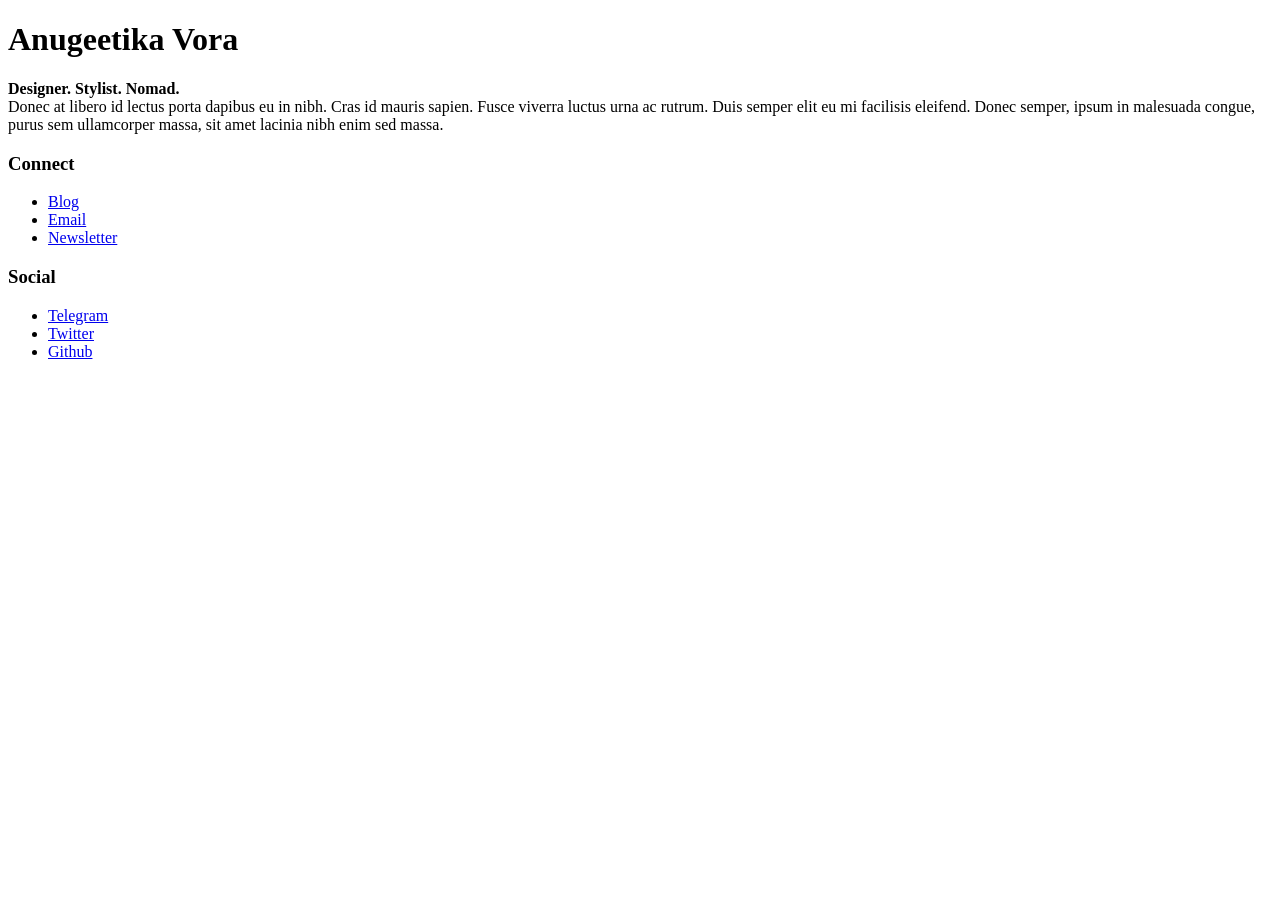
==== index.html @ 5267da20 "Deploy jkshtj/website-anugeetika-vora to jkshtj/website-anugeetika-vora:gh-pages" ====
<!DOCTYPE html>
<html lang="en" data-theme="light" dir="ltr">
  <head><title></title>
    <meta http-equiv="content-type" content="text/html; charset=utf-8">
    <meta name="viewport" content="width=device-width, initial-scale=1.0, maximum-scale=1">
    <meta name="description" content=""/>

    <meta property="og:title" content=" -&nbsp;" />
    <meta property="og:type" content="website"/><meta property="og:url" content="https:&#x2F;&#x2F;www.letsempoweryou.com&#x2F;"/><meta property="og:description" content=""/>


    <meta name="twitter:card" content="summary">


    <link rel="stylesheet" href="https://www.letsempoweryou.com/split.css">
        
        
        

        <style>
         .fs-split .split-image {
             background-image: url("https://www.letsempoweryou.com/images/shelly.png");
             background-position: center center;
         }
        </style>
    
</head>
  <body id="fullsingle" class="page-template-page-fullsingle-split">
    <div class="fs-split">
      
      <div class="split-image"></div>

      
      <div class="split-content">
        <div class="split-content-vertically-center">
<div class="split-intro">
    <h1> Anugeetika Vora</h1>
    
    <span class="tagline"><strong class="bold-text">Designer. Stylist. Nomad.</strong></span>
    
</div>

<div class="split-bio">
    
    <!-- Default tagline. Change me in `config.toml` -->
    <span class="tagline">Donec at libero id lectus porta dapibus eu in nibh. Cras id mauris sapien. Fusce viverra luctus urna ac rutrum. Duis semper elit eu mi facilisis eleifend. Donec semper, ipsum in malesuada congue, purus sem ullamcorper massa, sit amet lacinia nibh enim sed massa.</span>
    
</div>
<div class="split-lists">
          

<!-- Connect list -->
<div class="split-list">
    <h3>Connect</h3>
    <ul>
        
        <li>
            <a href="&#x2F;blog" target="_blank">Blog</a>
        </li>
        
        <li>
            <a href="#" >Email</a>
        </li>
        
        <li>
            <a href="#" >Newsletter</a>
        </li>
        
    </ul>
</div>


          

<!-- Social list -->
<div class="split-list">
    <h3>Social</h3>
    <ul>
        
        <li>
            <a href="https:&#x2F;&#x2F;t.me&#x2F;zwitterio" >Telegram</a>
        </li>
        
        <li>
            <a href="https:&#x2F;&#x2F;twitter.com&#x2F;gicrisf" >Twitter</a>
        </li>
        
        <li>
            <a href="https:&#x2F;&#x2F;github.com&#x2F;gicrisf" >Github</a>
        </li>
        
    </ul>
</div>

</div>

          </div><!--./lists--><div class="split-credit"></div>
        </div><!--./vertically-centered-->
      </div><!--./split-content-->
    </div><!--./fs-split-->

  </body>
</html>
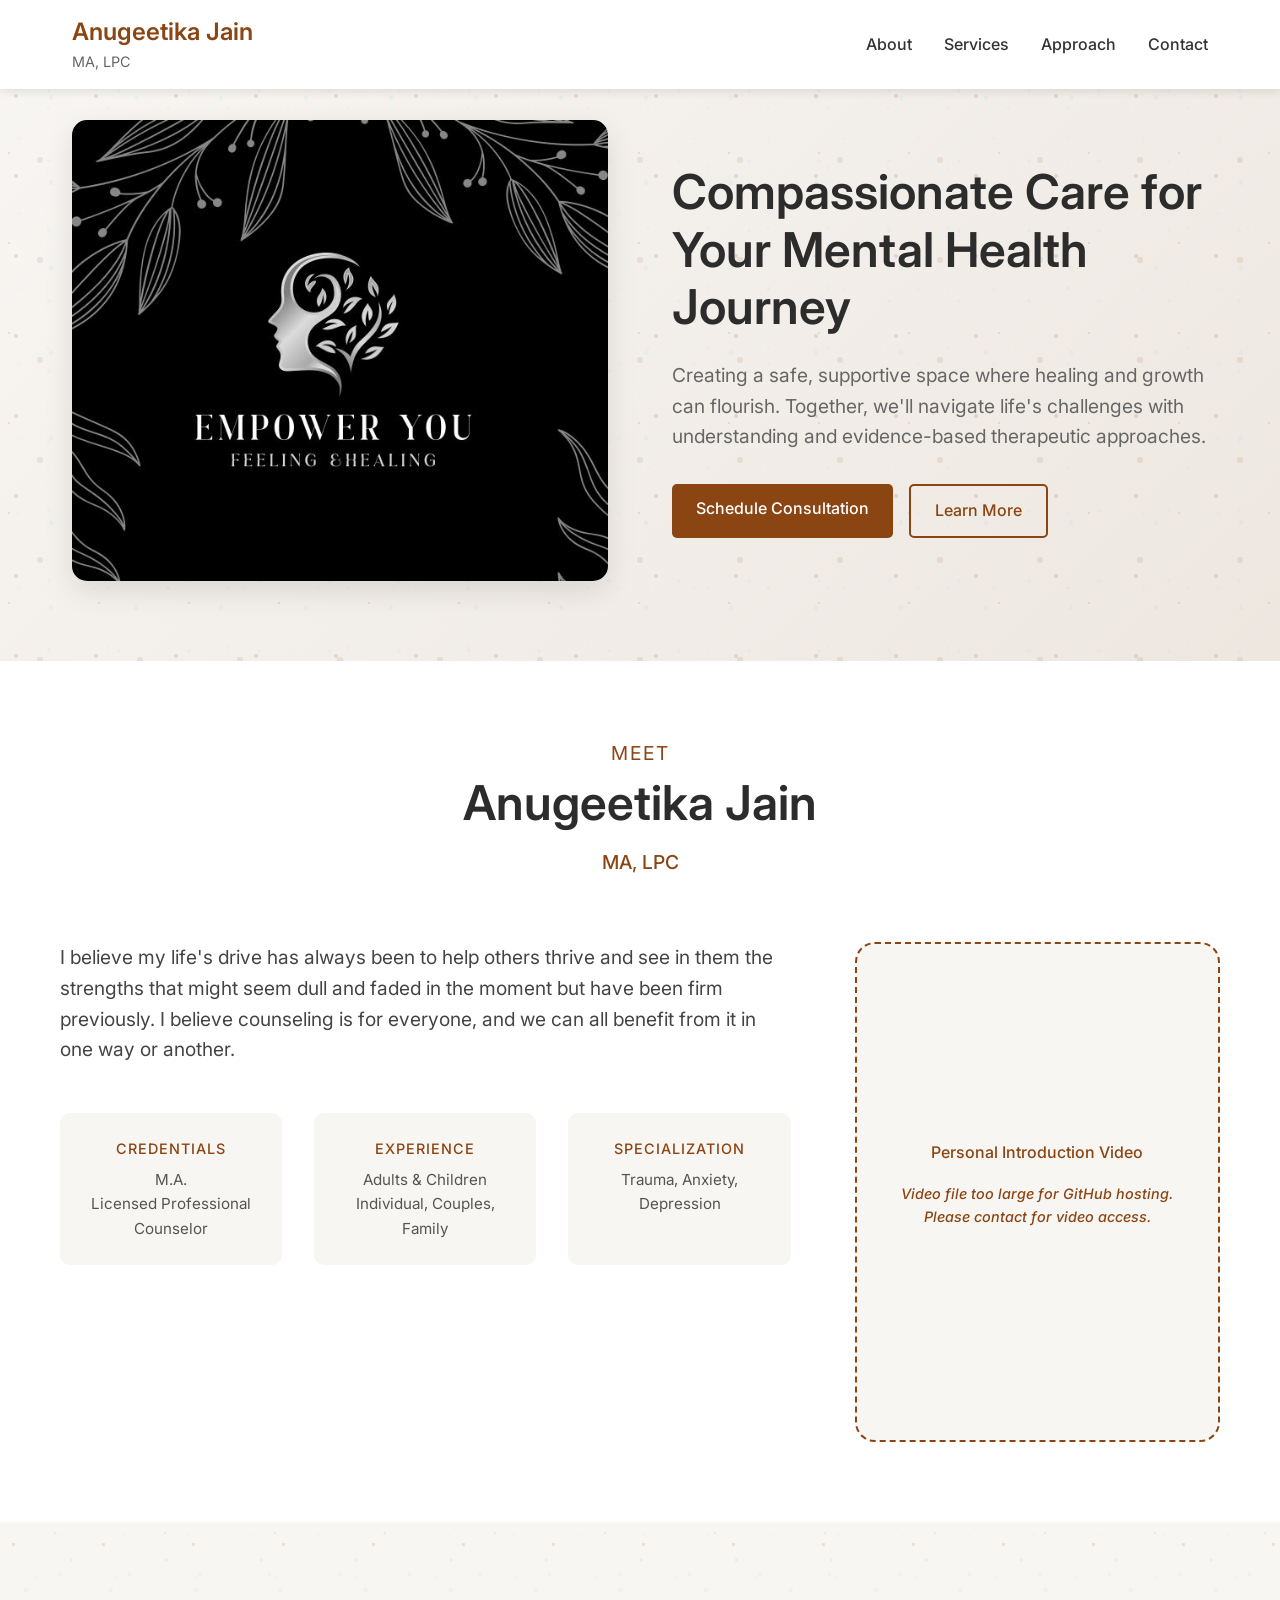
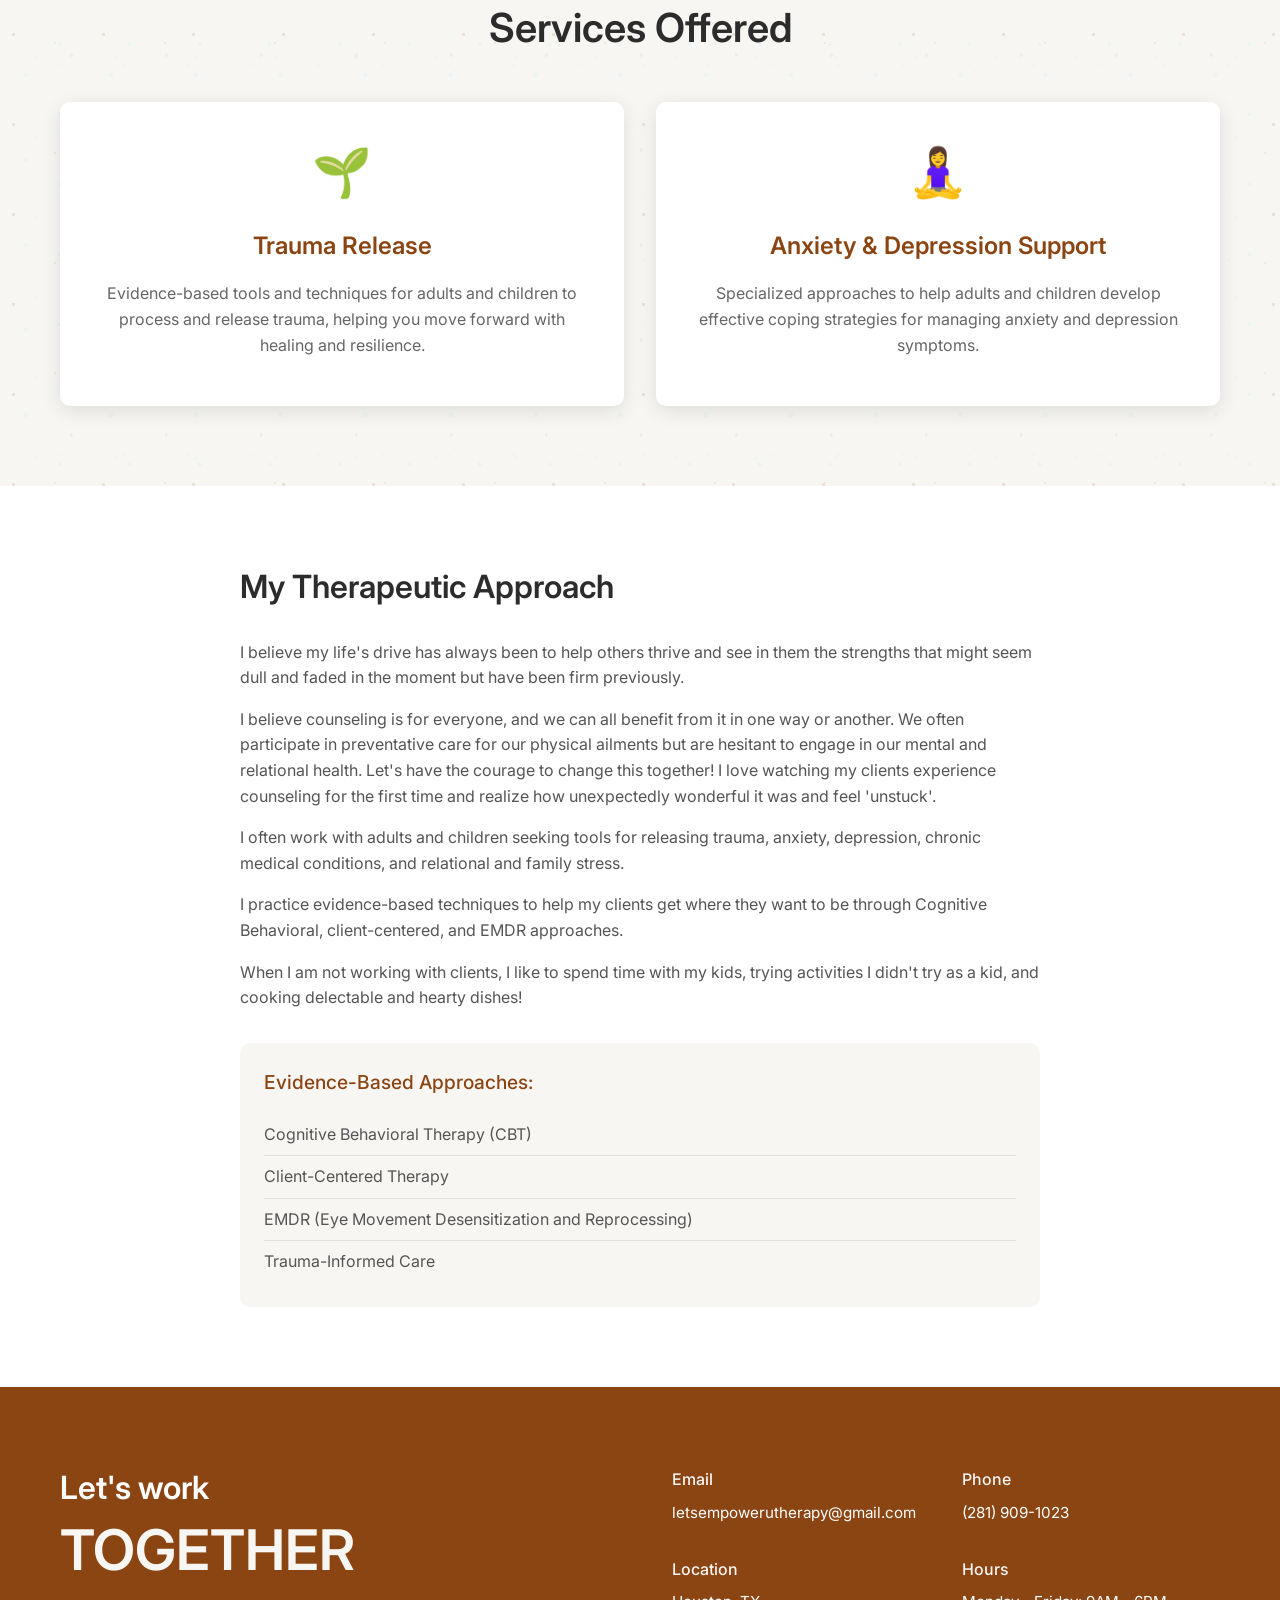
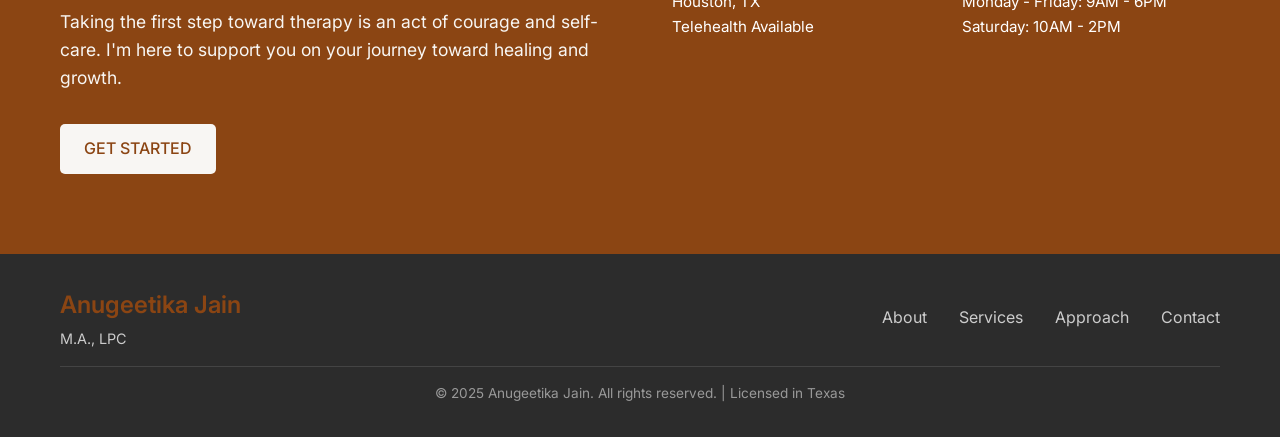
==== commit 50fa0284: "Initial commit - Static website for Anugeetika Jain, MA LPC" ====
--- a/index.html
+++ b/index.html
@@ -1,103 +1,189 @@
 <!DOCTYPE html>
-<html lang="en" data-theme="light" dir="ltr">
-  <head><title></title>
-    <meta http-equiv="content-type" content="text/html; charset=utf-8">
-    <meta name="viewport" content="width=device-width, initial-scale=1.0, maximum-scale=1">
-    <meta name="description" content=""/>
+<html lang="en">
+<head>
+    <meta charset="UTF-8">
+    <meta name="viewport" content="width=device-width, initial-scale=1.0">
+    <title>Anugeetika Jain, MA LPC - Licensed Professional Counselor</title>
+    <link rel="stylesheet" href="styles.css">
+    <link href="https://fonts.googleapis.com/css2?family=Inter:wght@300;400;500;600;700&display=swap" rel="stylesheet">
+</head>
+<body>
+    <!-- Header -->
+    <header class="header">
+        <nav class="nav">
+            <div class="nav-brand">
+                <h2>Anugeetika Jain</h2>
+                <p>MA, LPC</p>
+            </div>
+            <ul class="nav-menu">
+                <li><a href="#about">About</a></li>
+                <li><a href="#services">Services</a></li>
+                <li><a href="#approach">Approach</a></li>
+                <li><a href="#contact">Contact</a></li>
+            </ul>
+        </nav>
+    </header>
 
-    <meta property="og:title" content=" -&nbsp;" />
-    <meta property="og:type" content="website"/><meta property="og:url" content="https:&#x2F;&#x2F;www.letsempoweryou.com&#x2F;"/><meta property="og:description" content=""/>
+    <!-- Hero Section -->
+    <section class="hero">
+        <div class="hero-content">
+            <div class="hero-logo">
+                <img src="empoweru.jpg" alt="EmpowerU Logo" class="hero-logo-img">
+            </div>
+            <div class="hero-text">
+                <h1>Compassionate Care for Your Mental Health Journey</h1>
+                <p class="hero-subtitle">Creating a safe, supportive space where healing and growth can flourish. Together, we'll navigate life's challenges with understanding and evidence-based therapeutic approaches.</p>
+                <div class="hero-buttons">
+                    <a href="#contact" class="btn btn-primary">Schedule Consultation</a>
+                    <a href="#about" class="btn btn-secondary">Learn More</a>
+                </div>
+            </div>
+        </div>
+    </section>
 
+    <!-- About Section -->
+    <section id="about" class="about">
+        <div class="container">
+            <div class="section-header">
+                <h2>MEET</h2>
+                <h1>Anugeetika Jain</h1>
+                <p class="subtitle">MA, LPC</p>
+            </div>
+            
+            <div class="about-content">
+                <div class="about-text">
+                    <p class="lead">I believe my life's drive has always been to help others thrive and see in them the strengths that might seem dull and faded in the moment but have been firm previously. I believe counseling is for everyone, and we can all benefit from it in one way or another.</p>
+                    
+                    <div class="credentials">
+                        <div class="credential-item">
+                            <h4>CREDENTIALS</h4>
+                            <p>M.A.<br>Licensed Professional Counselor</p>
+                        </div>
+                        <div class="credential-item">
+                            <h4>EXPERIENCE</h4>
+                            <p>Adults & Children<br>Individual, Couples, Family</p>
+                        </div>
+                        <div class="credential-item">
+                            <h4>SPECIALIZATION</h4>
+                            <p>Trauma, Anxiety, Depression</p>
+                        </div>
+                    </div>
+                </div>
+                
+                <div class="about-video">
+                    <div class="video-placeholder">
+                        <p>Personal Introduction Video</p>
+                        <p class="video-note">Video file too large for GitHub hosting. Please contact for video access.</p>
+                    </div>
+                </div>
+            </div>
+        </div>
+    </section>
 
-    <meta name="twitter:card" content="summary">
+    <!-- Services Section -->
+    <section id="services" class="services">
+        <div class="container">
+            <h2>Services Offered</h2>
+            <div class="services-grid">
+                <div class="service-card">
+                    <div class="service-icon">🌱</div>
+                    <h3>Trauma Release</h3>
+                    <p>Evidence-based tools and techniques for adults and children to process and release trauma, helping you move forward with healing and resilience.</p>
+                </div>
+                <div class="service-card">
+                    <div class="service-icon">🧘‍♀️</div>
+                    <h3>Anxiety & Depression Support</h3>
+                    <p>Specialized approaches to help adults and children develop effective coping strategies for managing anxiety and depression symptoms.</p>
+                </div>
+            </div>
+        </div>
+    </section>
 
+    <!-- Approach Section -->
+    <section id="approach" class="approach">
+        <div class="container">
+            <div class="approach-content">
+                <div class="approach-text">
+                    <h2>My Therapeutic Approach</h2>
+                    <div class="passions-section">
+                        <p>I believe my life's drive has always been to help others thrive and see in them the strengths that might seem dull and faded in the moment but have been firm previously.</p>
+                        
+                        <p>I believe counseling is for everyone, and we can all benefit from it in one way or another. We often participate in preventative care for our physical ailments but are hesitant to engage in our mental and relational health. Let's have the courage to change this together! I love watching my clients experience counseling for the first time and realize how unexpectedly wonderful it was and feel 'unstuck'.</p>
+                        
+                        <p>I often work with adults and children seeking tools for releasing trauma, anxiety, depression, chronic medical conditions, and relational and family stress.</p>
+                        
+                        <p>I practice evidence-based techniques to help my clients get where they want to be through Cognitive Behavioral, client-centered, and EMDR approaches.</p>
+                        
+                        <p>When I am not working with clients, I like to spend time with my kids, trying activities I didn't try as a kid, and cooking delectable and hearty dishes!</p>
+                    </div>
+                    
+                    <div class="approach-methods">
+                        <h4>Evidence-Based Approaches:</h4>
+                        <ul>
+                            <li>Cognitive Behavioral Therapy (CBT)</li>
+                            <li>Client-Centered Therapy</li>
+                            <li>EMDR (Eye Movement Desensitization and Reprocessing)</li>
+                            <li>Trauma-Informed Care</li>
+                        </ul>
+                    </div>
+                </div>
+            </div>
+        </div>
+    </section>
 
-    <link rel="stylesheet" href="https://www.letsempoweryou.com/split.css">
-        
-        
-        
+    <!-- Contact Section -->
+    <section id="contact" class="contact">
+        <div class="container">
+            <div class="contact-content">
+                <div class="contact-text">
+                    <h2>Let's work</h2>
+                    <h1>TOGETHER</h1>
+                    <p>Taking the first step toward therapy is an act of courage and self-care. I'm here to support you on your journey toward healing and growth.</p>
+                    <a href="mailto:letsempowerutherapy@gmail.com" class="btn btn-primary">GET STARTED</a>
+                </div>
+                <div class="contact-info">
+                    <div class="contact-item">
+                        <h4>Email</h4>
+                        <p>letsempowerutherapy@gmail.com</p>
+                    </div>
+                    <div class="contact-item">
+                        <h4>Phone</h4>
+                        <p>(281) 909-1023</p>
+                    </div>
+                    <div class="contact-item">
+                        <h4>Location</h4>
+                        <p>Houston, TX<br>Telehealth Available</p>
+                    </div>
+                    <div class="contact-item">
+                        <h4>Hours</h4>
+                        <p>Monday - Friday: 9AM - 6PM<br>Saturday: 10AM - 2PM</p>
+                    </div>
+                </div>
+            </div>
+        </div>
+    </section>
 
-        <style>
-         .fs-split .split-image {
-             background-image: url("https://www.letsempoweryou.com/images/shelly.png");
-             background-position: center center;
-         }
-        </style>
-    
-</head>
-  <body id="fullsingle" class="page-template-page-fullsingle-split">
-    <div class="fs-split">
-      
-      <div class="split-image"></div>
+    <!-- Footer -->
+    <footer class="footer">
+        <div class="container">
+            <div class="footer-content">
+                <div class="footer-brand">
+                    <h3>Anugeetika Jain</h3>
+                    <p>M.A., LPC</p>
+                </div>
+                <div class="footer-links">
+                    <a href="#about">About</a>
+                    <a href="#services">Services</a>
+                    <a href="#approach">Approach</a>
+                    <a href="#contact">Contact</a>
+                </div>
+            </div>
+            <div class="footer-bottom">
+                <p>&copy; 2025 Anugeetika Jain. All rights reserved. | Licensed in Texas</p>
+            </div>
+        </div>
+    </footer>
 
-      
-      <div class="split-content">
-        <div class="split-content-vertically-center">
-<div class="split-intro">
-    <h1> Anugeetika Vora</h1>
-    
-    <span class="tagline"><strong class="bold-text">Designer. Stylist. Nomad.</strong></span>
-    
-</div>
-
-<div class="split-bio">
-    
-    <!-- Default tagline. Change me in `config.toml` -->
-    <span class="tagline">Donec at libero id lectus porta dapibus eu in nibh. Cras id mauris sapien. Fusce viverra luctus urna ac rutrum. Duis semper elit eu mi facilisis eleifend. Donec semper, ipsum in malesuada congue, purus sem ullamcorper massa, sit amet lacinia nibh enim sed massa.</span>
-    
-</div>
-<div class="split-lists">
-          
-
-<!-- Connect list -->
-<div class="split-list">
-    <h3>Connect</h3>
-    <ul>
-        
-        <li>
-            <a href="&#x2F;blog" target="_blank">Blog</a>
-        </li>
-        
-        <li>
-            <a href="#" >Email</a>
-        </li>
-        
-        <li>
-            <a href="#" >Newsletter</a>
-        </li>
-        
-    </ul>
-</div>
-
-
-          
-
-<!-- Social list -->
-<div class="split-list">
-    <h3>Social</h3>
-    <ul>
-        
-        <li>
-            <a href="https:&#x2F;&#x2F;t.me&#x2F;zwitterio" >Telegram</a>
-        </li>
-        
-        <li>
-            <a href="https:&#x2F;&#x2F;twitter.com&#x2F;gicrisf" >Twitter</a>
-        </li>
-        
-        <li>
-            <a href="https:&#x2F;&#x2F;github.com&#x2F;gicrisf" >Github</a>
-        </li>
-        
-    </ul>
-</div>
-
-</div>
-
-          </div><!--./lists--><div class="split-credit"></div>
-        </div><!--./vertically-centered-->
-      </div><!--./split-content-->
-    </div><!--./fs-split-->
-
-  </body>
+    <script src="script.js"></script>
+</body>
 </html>
--- a/styles.css
+++ b/styles.css
@@ -0,0 +1,696 @@
+/* Reset and Base Styles */
+* {
+    margin: 0;
+    padding: 0;
+    box-sizing: border-box;
+}
+
+body {
+    font-family: 'Inter', sans-serif;
+    line-height: 1.6;
+    color: #333;
+    background-color: #fefefe;
+}
+
+.container {
+    max-width: 1200px;
+    margin: 0 auto;
+    padding: 0 20px;
+}
+
+/* Typography */
+h1, h2, h3, h4 {
+    font-weight: 600;
+    margin-bottom: 1rem;
+}
+
+h1 {
+    font-size: 2.5rem;
+    line-height: 1.2;
+}
+
+h2 {
+    font-size: 2rem;
+    line-height: 1.3;
+}
+
+h3 {
+    font-size: 1.5rem;
+}
+
+h4 {
+    font-size: 1.2rem;
+    font-weight: 500;
+}
+
+p {
+    margin-bottom: 1rem;
+    color: #555;
+}
+
+.lead {
+    font-size: 1.2rem;
+    font-weight: 400;
+    color: #444;
+    margin-bottom: 1.5rem;
+}
+
+/* Header */
+.header {
+    background: #fff;
+    box-shadow: 0 2px 10px rgba(0,0,0,0.1);
+    position: fixed;
+    top: 0;
+    left: 0;
+    right: 0;
+    z-index: 1000;
+}
+
+.nav {
+    display: flex;
+    justify-content: space-between;
+    align-items: center;
+    padding: 1rem 2rem;
+    max-width: 1200px;
+    margin: 0 auto;
+}
+
+.nav-brand h2 {
+    color: #8B4513;
+    font-size: 1.5rem;
+    margin-bottom: 0.2rem;
+}
+
+.nav-brand p {
+    color: #666;
+    font-size: 0.9rem;
+    margin: 0;
+}
+
+.nav-menu {
+    display: flex;
+    list-style: none;
+    gap: 2rem;
+}
+
+.nav-menu a {
+    text-decoration: none;
+    color: #333;
+    font-weight: 500;
+    transition: color 0.3s ease;
+}
+
+.nav-menu a:hover {
+    color: #8B4513;
+}
+
+/* Buttons */
+.btn {
+    display: inline-block;
+    padding: 12px 24px;
+    text-decoration: none;
+    border-radius: 5px;
+    font-weight: 500;
+    transition: all 0.3s ease;
+    cursor: pointer;
+    border: none;
+    font-size: 1rem;
+}
+
+.btn-primary {
+    background: #8B4513;
+    color: white;
+}
+
+.btn-primary:hover {
+    background: #A0522D;
+    transform: translateY(-2px);
+}
+
+.btn-secondary {
+    background: transparent;
+    color: #8B4513;
+    border: 2px solid #8B4513;
+}
+
+.btn-secondary:hover {
+    background: #8B4513;
+    color: white;
+}
+
+/* Hero Section */
+.hero {
+    padding: 120px 0 80px;
+    background: linear-gradient(135deg, #f8f6f3 0%, #ede7e0 100%);
+    position: relative;
+    overflow: hidden;
+}
+
+.hero::before {
+    content: '';
+    position: absolute;
+    top: 0;
+    left: 0;
+    right: 0;
+    bottom: 0;
+    background-image: 
+        radial-gradient(circle at 20% 20%, rgba(139, 69, 19, 0.15) 2px, transparent 2px),
+        radial-gradient(circle at 80% 80%, rgba(135, 206, 235, 0.12) 1px, transparent 1px),
+        radial-gradient(circle at 40% 60%, rgba(139, 69, 19, 0.1) 3px, transparent 3px),
+        radial-gradient(circle at 70% 30%, rgba(135, 206, 235, 0.08) 2px, transparent 2px),
+        radial-gradient(circle at 10% 70%, rgba(139, 69, 19, 0.12) 1.5px, transparent 1.5px),
+        radial-gradient(circle at 60% 15%, rgba(135, 206, 235, 0.1) 2.5px, transparent 2.5px),
+        radial-gradient(circle at 25% 85%, rgba(135, 206, 235, 0.06) 1.8px, transparent 1.8px);
+    background-size: 80px 80px, 60px 60px, 100px 100px, 70px 70px, 90px 90px, 85px 85px, 75px 75px;
+    pointer-events: none;
+    z-index: 1;
+}
+
+.hero-content {
+    display: grid;
+    grid-template-columns: 1fr 1fr;
+    gap: 4rem;
+    align-items: center;
+    max-width: 1200px;
+    margin: 0 auto;
+    padding: 0 2rem;
+    position: relative;
+    z-index: 2;
+}
+
+.hero-logo {
+    display: flex;
+    justify-content: center;
+    align-items: center;
+    height: 100%;
+}
+
+.hero-logo-img {
+    width: 100%;
+    height: 100%;
+    max-height: 500px;
+    object-fit: cover;
+    border-radius: 15px;
+    box-shadow: 0 10px 30px rgba(0,0,0,0.1);
+}
+
+.hero-text {
+    text-align: left;
+}
+
+.hero-text h1 {
+    color: #2c2c2c;
+    margin-bottom: 1.5rem;
+    font-size: 3rem;
+}
+
+.hero-subtitle {
+    font-size: 1.2rem;
+    color: #666;
+    margin-bottom: 2rem;
+    line-height: 1.6;
+}
+
+.hero-buttons {
+    display: flex;
+    gap: 1rem;
+}
+
+/* About Section */
+.about {
+    padding: 80px 0;
+    background: white;
+}
+
+.section-header {
+    text-align: center;
+    margin-bottom: 4rem;
+}
+
+.section-header h2 {
+    font-size: 1.2rem;
+    color: #8B4513;
+    font-weight: 400;
+    letter-spacing: 2px;
+    margin-bottom: 0.5rem;
+}
+
+.section-header h1 {
+    font-size: 3rem;
+    color: #2c2c2c;
+    margin-bottom: 1rem;
+}
+
+.section-header .subtitle {
+    font-size: 1.2rem;
+    color: #8B4513;
+    font-weight: 500;
+}
+
+.about-content {
+    display: grid;
+    grid-template-columns: 2fr 1fr;
+    gap: 4rem;
+    align-items: start;
+}
+
+.story-section {
+    background: #f8f6f3;
+    padding: 2rem;
+    border-radius: 10px;
+    margin: 2rem 0;
+}
+
+.story-section h3 {
+    color: #8B4513;
+    font-size: 1.8rem;
+    margin-bottom: 1rem;
+}
+
+.emphasis {
+    font-size: 1.1rem;
+    color: #2c2c2c;
+    font-weight: 500;
+    line-height: 1.5;
+}
+
+.credentials {
+    display: grid;
+    grid-template-columns: repeat(auto-fit, minmax(200px, 1fr));
+    gap: 2rem;
+    margin-top: 3rem;
+}
+
+.credential-item {
+    text-align: center;
+    padding: 1.5rem;
+    background: #f8f6f3;
+    border-radius: 10px;
+}
+
+.credential-item h4 {
+    color: #8B4513;
+    font-size: 0.9rem;
+    letter-spacing: 1px;
+    margin-bottom: 0.5rem;
+}
+
+.credential-item p {
+    color: #555;
+    font-size: 0.95rem;
+    margin: 0;
+}
+
+.about-video {
+    display: flex;
+    justify-content: center;
+    align-items: center;
+}
+
+.profile-video {
+    width: 100%;
+    max-width: 450px;
+    height: 500px;
+    object-fit: contain;
+    border-radius: 20px;
+    box-shadow: none;
+    opacity: 0.95;
+}
+
+.video-placeholder {
+    width: 100%;
+    max-width: 450px;
+    height: 500px;
+    background: #f8f6f3;
+    border-radius: 20px;
+    display: flex;
+    flex-direction: column;
+    justify-content: center;
+    align-items: center;
+    text-align: center;
+    padding: 2rem;
+    border: 2px dashed #8B4513;
+}
+
+.video-placeholder p {
+    color: #8B4513;
+    font-weight: 500;
+    margin-bottom: 1rem;
+}
+
+.video-note {
+    font-size: 0.9rem;
+    color: #666;
+    font-style: italic;
+}
+
+.therapy-image {
+    width: 100%;
+    height: 300px;
+    object-fit: cover;
+    border-radius: 10px;
+    box-shadow: 0 5px 20px rgba(0,0,0,0.1);
+}
+
+/* Services Section */
+.services {
+    padding: 80px 0;
+    background: #f8f6f3;
+    position: relative;
+    overflow: hidden;
+}
+
+.services::before {
+    content: '';
+    position: absolute;
+    top: 0;
+    left: 0;
+    right: 0;
+    bottom: 0;
+    background-image: 
+        radial-gradient(circle at 15% 25%, rgba(139, 69, 19, 0.12) 1.5px, transparent 1.5px),
+        radial-gradient(circle at 85% 75%, rgba(135, 206, 235, 0.1) 2px, transparent 2px),
+        radial-gradient(circle at 50% 10%, rgba(139, 69, 19, 0.08) 1px, transparent 1px),
+        radial-gradient(circle at 30% 80%, rgba(135, 206, 235, 0.09) 2.5px, transparent 2.5px),
+        radial-gradient(circle at 75% 40%, rgba(139, 69, 19, 0.06) 1.8px, transparent 1.8px),
+        radial-gradient(circle at 45% 70%, rgba(135, 206, 235, 0.07) 2px, transparent 2px),
+        radial-gradient(circle at 90% 20%, rgba(135, 206, 235, 0.05) 1.2px, transparent 1.2px);
+    background-size: 90px 90px, 70px 70px, 110px 110px, 85px 85px, 95px 95px, 80px 80px, 65px 65px;
+    pointer-events: none;
+    z-index: 1;
+}
+
+.services h2 {
+    text-align: center;
+    color: #2c2c2c;
+    margin-bottom: 3rem;
+    font-size: 2.5rem;
+    position: relative;
+    z-index: 2;
+}
+
+.services-grid {
+    display: grid;
+    grid-template-columns: repeat(auto-fit, minmax(280px, 1fr));
+    gap: 2rem;
+    position: relative;
+    z-index: 2;
+}
+
+.service-card {
+    background: white;
+    padding: 2rem;
+    border-radius: 10px;
+    text-align: center;
+    box-shadow: 0 5px 20px rgba(0,0,0,0.1);
+    transition: transform 0.3s ease;
+}
+
+.service-card:hover {
+    transform: translateY(-5px);
+}
+
+.service-icon {
+    font-size: 3rem;
+    margin-bottom: 1rem;
+}
+
+.service-card h3 {
+    color: #8B4513;
+    margin-bottom: 1rem;
+}
+
+.service-card p {
+    color: #666;
+    line-height: 1.6;
+}
+
+/* Approach Section */
+.approach {
+    padding: 80px 0;
+    background: white;
+}
+
+.approach-content {
+    display: flex;
+    justify-content: center;
+    align-items: flex-start;
+}
+
+.approach-text {
+    max-width: 800px;
+    width: 100%;
+}
+
+.approach-text h2 {
+    color: #2c2c2c;
+    margin-bottom: 2rem;
+}
+
+.passions-section h3 {
+    color: #8B4513;
+    font-style: italic;
+    font-size: 1.8rem;
+    margin-bottom: 1rem;
+}
+
+.approach-methods {
+    margin-top: 2rem;
+    padding: 1.5rem;
+    background: #f8f6f3;
+    border-radius: 10px;
+}
+
+.approach-methods h4 {
+    color: #8B4513;
+    margin-bottom: 1rem;
+}
+
+.approach-methods ul {
+    list-style: none;
+    padding-left: 0;
+}
+
+.approach-methods li {
+    padding: 0.5rem 0;
+    color: #555;
+    border-bottom: 1px solid #e0e0e0;
+}
+
+.approach-methods li:last-child {
+    border-bottom: none;
+}
+
+/* Contact Section */
+.contact {
+    padding: 80px 0;
+    background: #8B4513;
+    color: white;
+}
+
+.contact-content {
+    display: grid;
+    grid-template-columns: 1fr 1fr;
+    gap: 4rem;
+    align-items: start;
+}
+
+.contact-text h2 {
+    font-size: 2rem;
+    margin-bottom: 0.5rem;
+}
+
+.contact-text h1 {
+    font-size: 3.5rem;
+    margin-bottom: 1.5rem;
+    color: #f8f6f3;
+}
+
+.contact-text p {
+    color: #f8f6f3;
+    margin-bottom: 2rem;
+    font-size: 1.1rem;
+}
+
+.contact-text .btn-primary {
+    background: #f8f6f3;
+    color: #8B4513;
+}
+
+.contact-text .btn-primary:hover {
+    background: white;
+}
+
+.contact-info {
+    display: grid;
+    grid-template-columns: 1fr 1fr;
+    gap: 2rem;
+}
+
+.contact-item h4 {
+    color: #f8f6f3;
+    margin-bottom: 0.5rem;
+    font-size: 1rem;
+}
+
+.contact-item p {
+    color: white;
+    margin: 0;
+    font-size: 0.95rem;
+}
+
+/* Footer */
+.footer {
+    background: #2c2c2c;
+    color: white;
+    padding: 2rem 0;
+}
+
+.footer-content {
+    display: flex;
+    justify-content: space-between;
+    align-items: center;
+    margin-bottom: 1rem;
+}
+
+.footer-brand h3 {
+    color: #8B4513;
+    margin-bottom: 0.2rem;
+}
+
+.footer-brand p {
+    color: #ccc;
+    margin: 0;
+    font-size: 0.9rem;
+}
+
+.footer-links {
+    display: flex;
+    gap: 2rem;
+}
+
+.footer-links a {
+    color: #ccc;
+    text-decoration: none;
+    transition: color 0.3s ease;
+}
+
+.footer-links a:hover {
+    color: #8B4513;
+}
+
+.footer-bottom {
+    text-align: center;
+    padding-top: 1rem;
+    border-top: 1px solid #444;
+}
+
+.footer-bottom p {
+    color: #999;
+    font-size: 0.85rem;
+    margin: 0;
+}
+
+/* Responsive Design */
+@media (max-width: 768px) {
+    .hero-content,
+    .about-content,
+    .approach-content,
+    .contact-content {
+        grid-template-columns: 1fr;
+        gap: 2rem;
+    }
+    
+    .hero-text h1 {
+        font-size: 2.2rem;
+    }
+    
+    .section-header h1 {
+        font-size: 2.2rem;
+    }
+    
+    .contact-text h1 {
+        font-size: 2.5rem;
+    }
+    
+    .nav {
+        flex-direction: column;
+        gap: 1rem;
+        padding: 1rem;
+    }
+    
+    .nav-menu {
+        gap: 1rem;
+    }
+    
+    .hero {
+        padding: 100px 0 60px;
+    }
+    
+    .hero-buttons {
+        flex-direction: column;
+        align-items: flex-start;
+    }
+    
+    .credentials {
+        grid-template-columns: 1fr;
+    }
+    
+    .contact-info {
+        grid-template-columns: 1fr;
+    }
+    
+    .footer-content {
+        flex-direction: column;
+        gap: 1rem;
+        text-align: center;
+    }
+    
+    .footer-links {
+        justify-content: center;
+    }
+}
+
+@media (max-width: 480px) {
+    .container {
+        padding: 0 15px;
+    }
+    
+    .hero-content,
+    .nav {
+        padding: 0 1rem;
+    }
+    
+    .hero-text h1 {
+        font-size: 1.8rem;
+    }
+    
+    .section-header h1 {
+        font-size: 1.8rem;
+    }
+    
+    .services-grid {
+        grid-template-columns: 1fr;
+    }
+    
+    .hero-buttons {
+        width: 100%;
+    }
+    
+    .btn {
+        width: 100%;
+        text-align: center;
+    }
+}
+
+/* Smooth scrolling */
+html {
+    scroll-behavior: smooth;
+}
+
+/* Focus states for accessibility */
+.btn:focus,
+.nav-menu a:focus {
+    outline: 2px solid #8B4513;
+    outline-offset: 2px;
+}
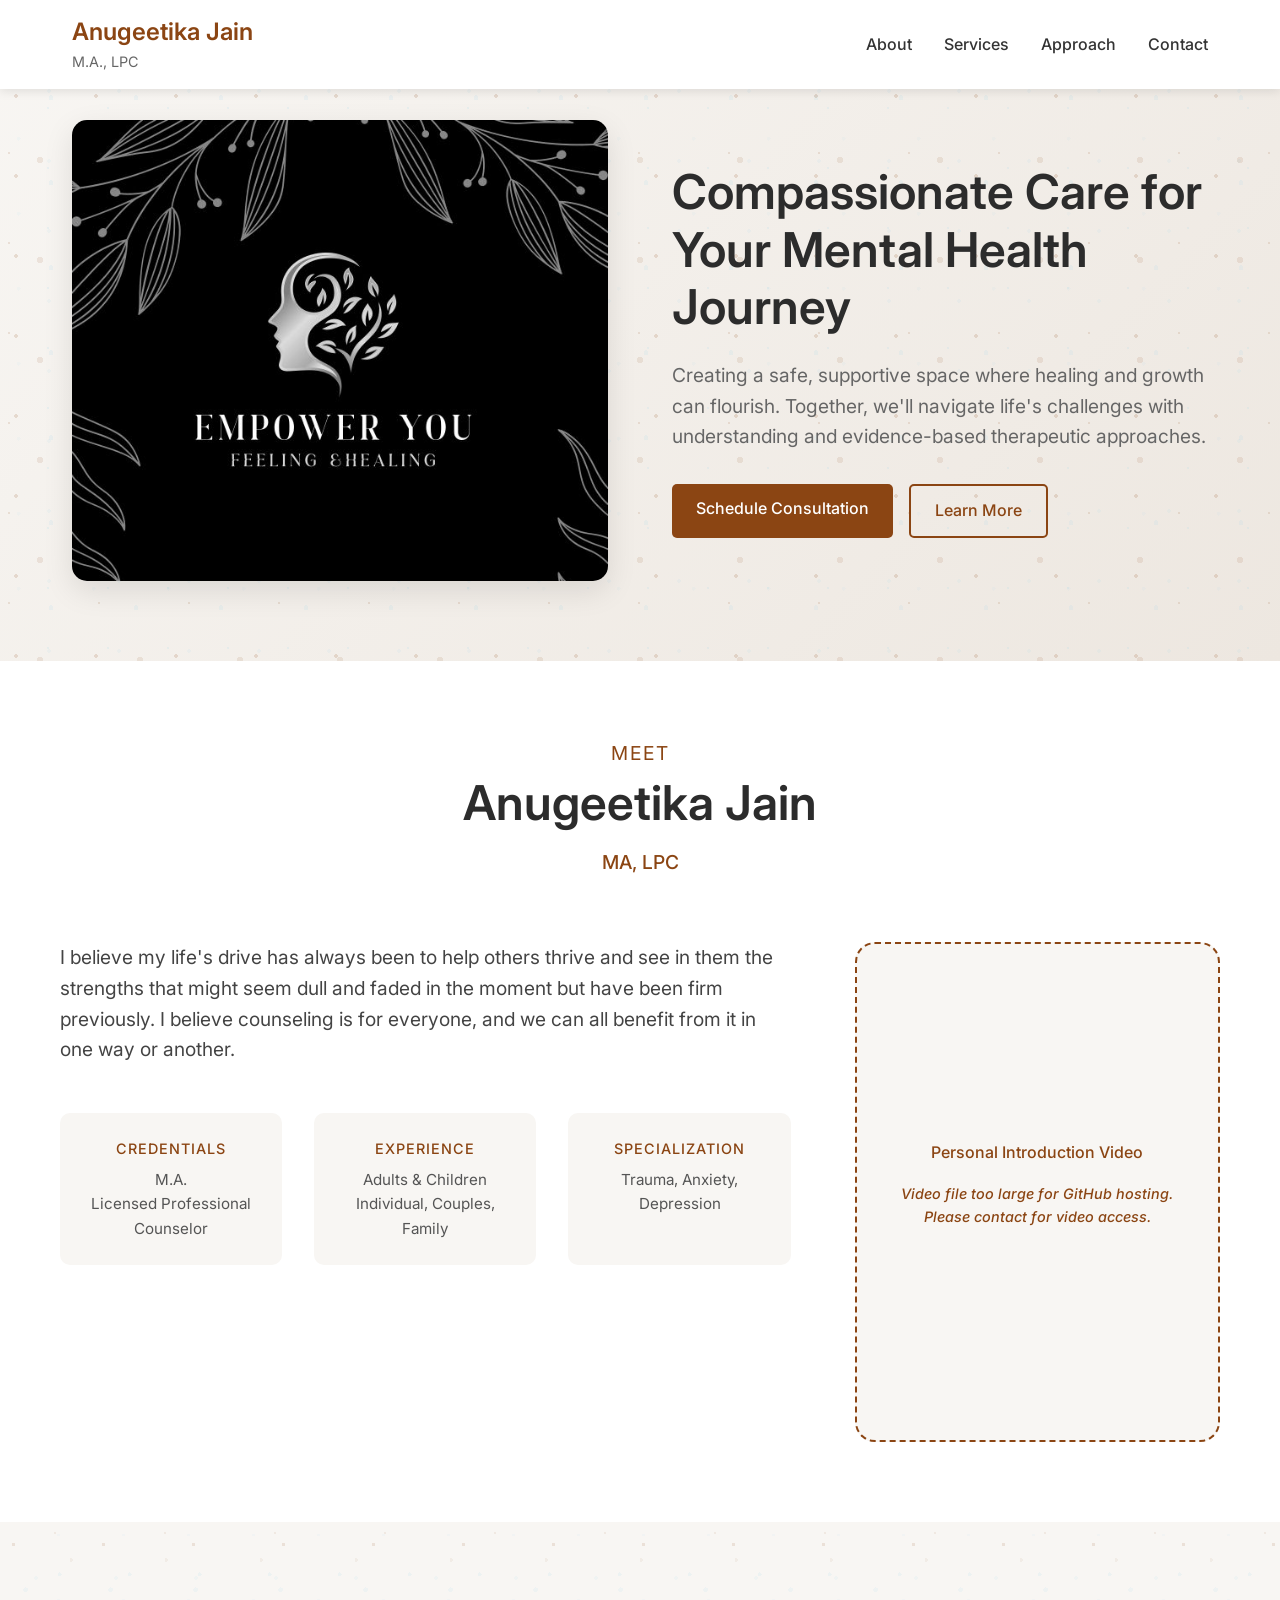
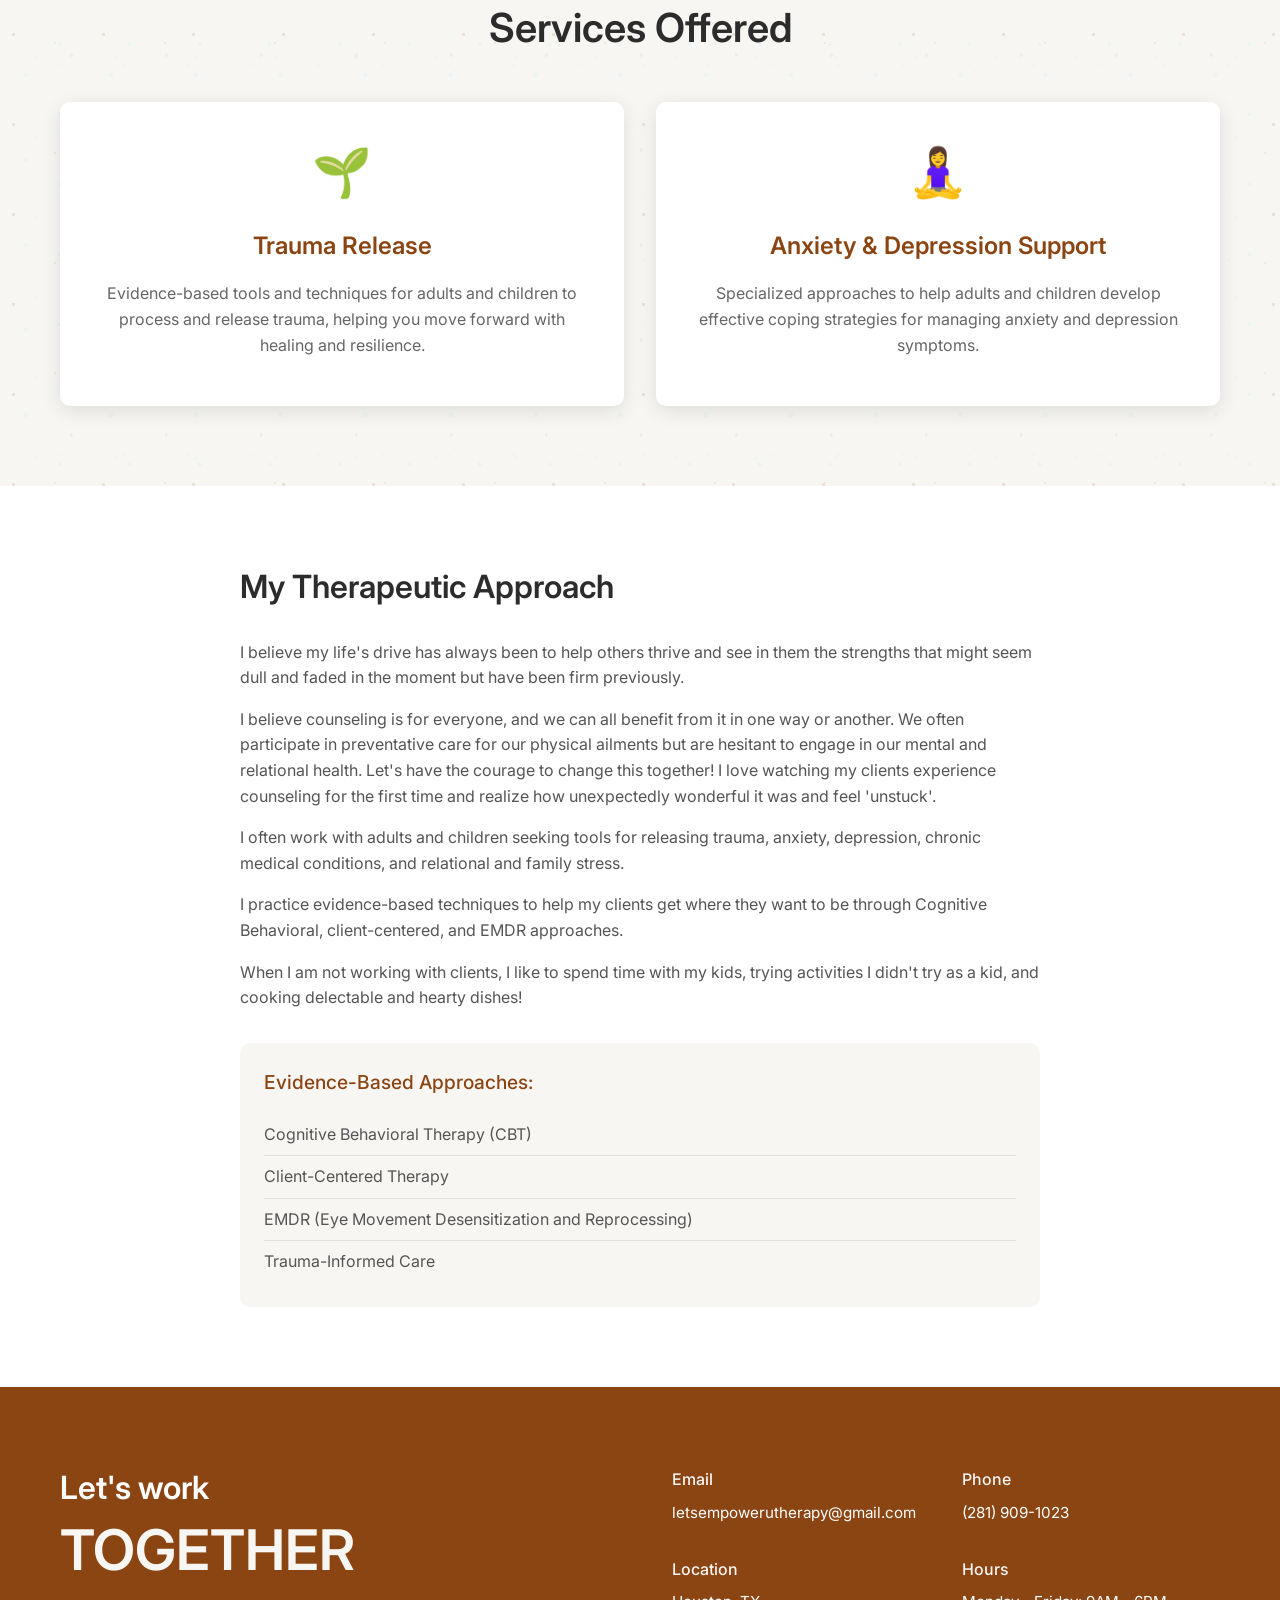
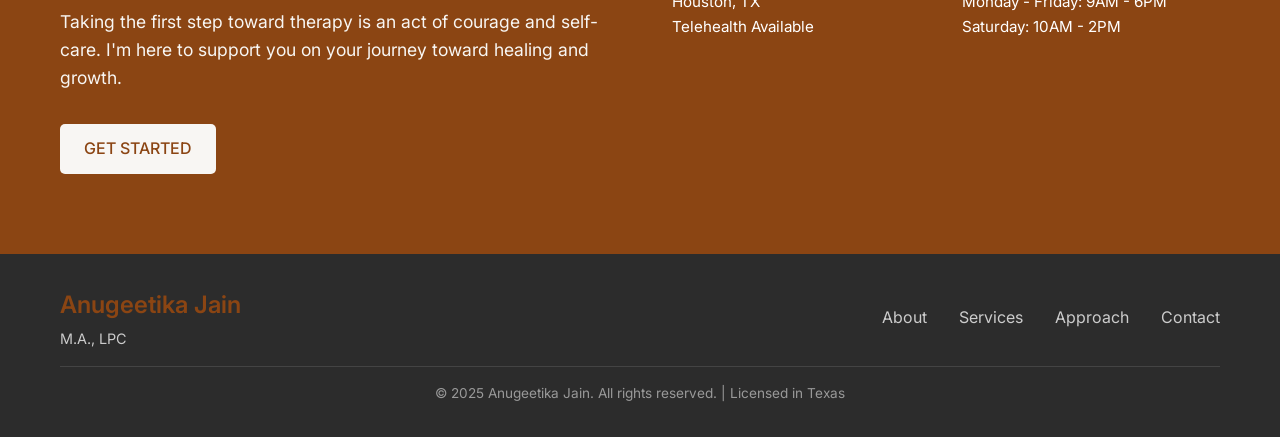
==== commit ec07e70c: "Fixes some small typos" ====
--- a/index.html
+++ b/index.html
@@ -3,7 +3,7 @@
 <head>
     <meta charset="UTF-8">
     <meta name="viewport" content="width=device-width, initial-scale=1.0">
-    <title>Anugeetika Jain, MA LPC - Licensed Professional Counselor</title>
+    <title>Anugeetika Jain, M.A., LPC</title>
     <link rel="stylesheet" href="styles.css">
     <link href="https://fonts.googleapis.com/css2?family=Inter:wght@300;400;500;600;700&display=swap" rel="stylesheet">
 </head>
@@ -13,7 +13,7 @@
         <nav class="nav">
             <div class="nav-brand">
                 <h2>Anugeetika Jain</h2>
-                <p>MA, LPC</p>
+                <p>M.A., LPC</p>
             </div>
             <ul class="nav-menu">
                 <li><a href="#about">About</a></li>
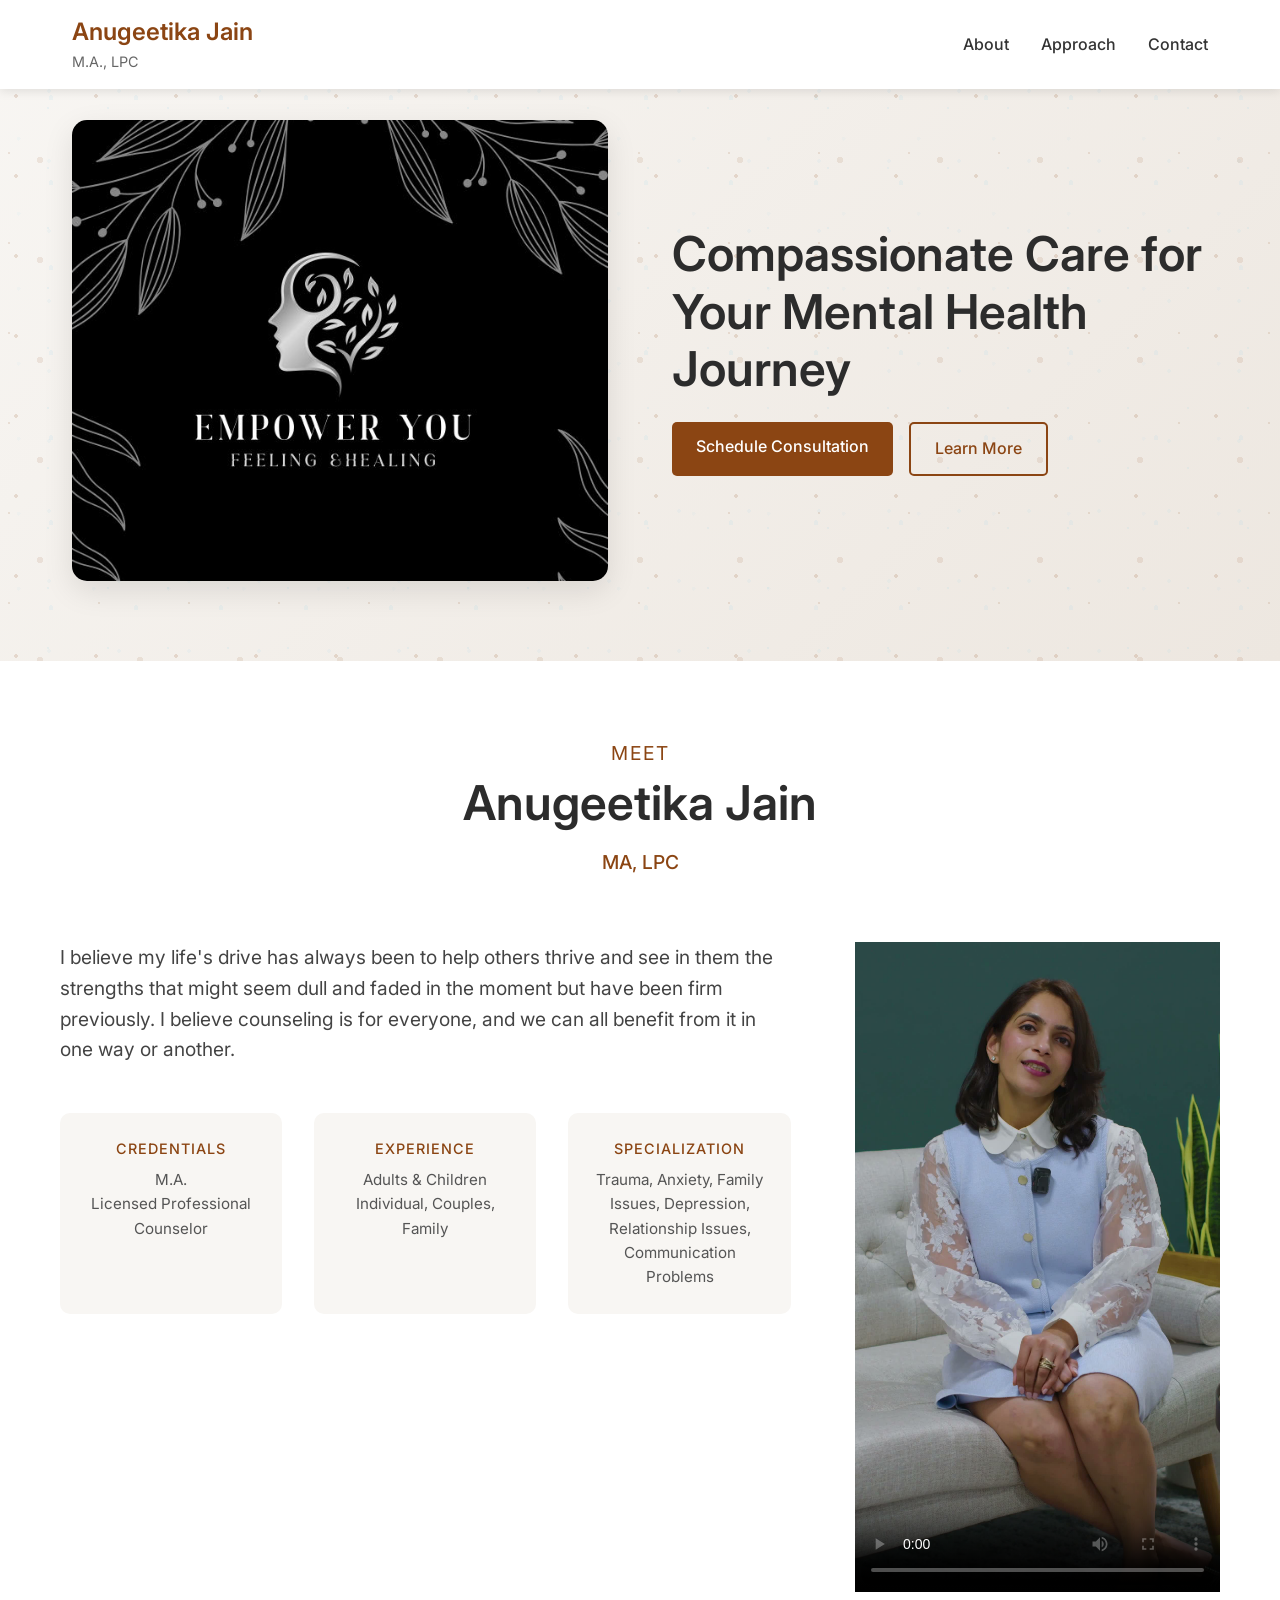
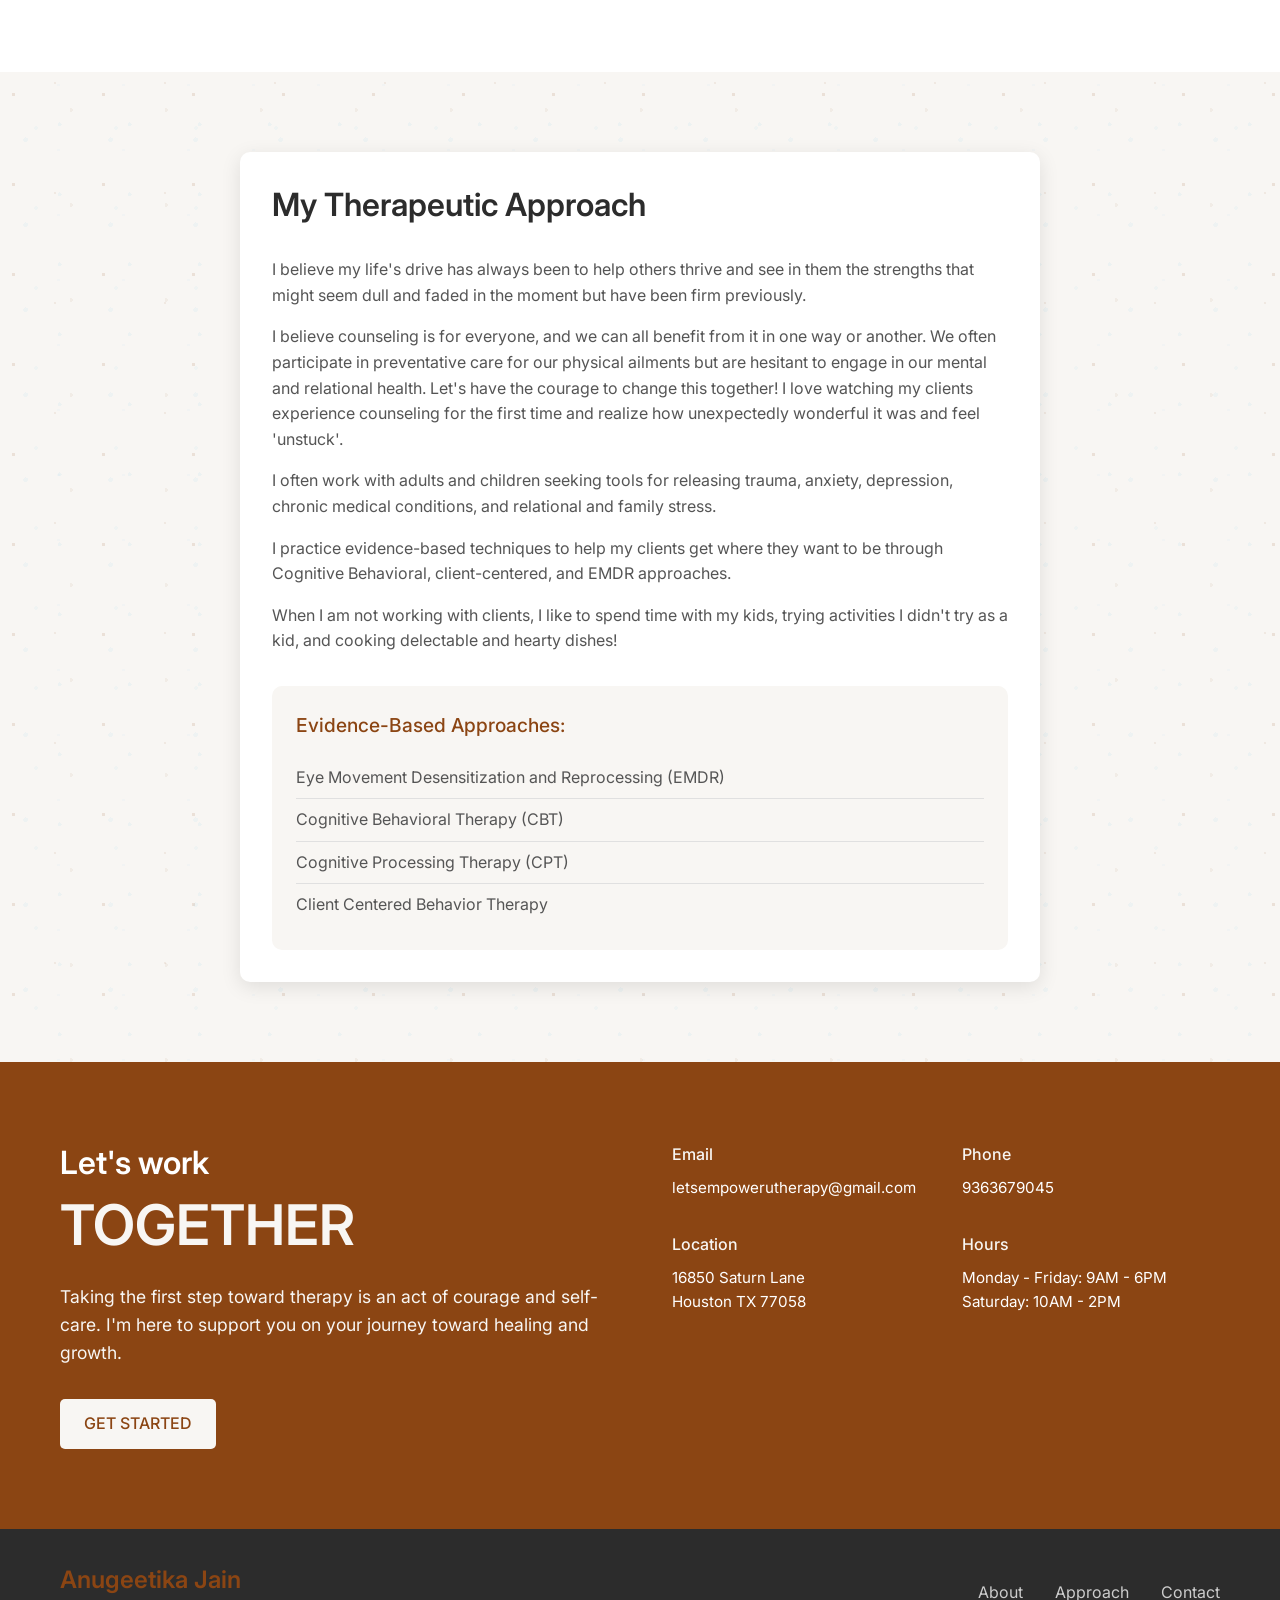
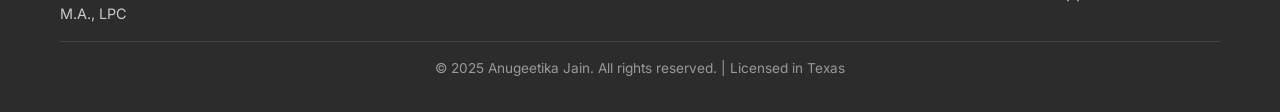
==== commit 7364fdc5: "Adds fixes based on feedback and enables video" ====
--- a/index.html
+++ b/index.html
@@ -17,7 +17,6 @@
             </div>
             <ul class="nav-menu">
                 <li><a href="#about">About</a></li>
-                <li><a href="#services">Services</a></li>
                 <li><a href="#approach">Approach</a></li>
                 <li><a href="#contact">Contact</a></li>
             </ul>
@@ -32,7 +31,6 @@
             </div>
             <div class="hero-text">
                 <h1>Compassionate Care for Your Mental Health Journey</h1>
-                <p class="hero-subtitle">Creating a safe, supportive space where healing and growth can flourish. Together, we'll navigate life's challenges with understanding and evidence-based therapeutic approaches.</p>
                 <div class="hero-buttons">
                     <a href="#contact" class="btn btn-primary">Schedule Consultation</a>
                     <a href="#about" class="btn btn-secondary">Learn More</a>
@@ -65,41 +63,23 @@
                         </div>
                         <div class="credential-item">
                             <h4>SPECIALIZATION</h4>
-                            <p>Trauma, Anxiety, Depression</p>
+                            <p>Trauma, Anxiety, Family Issues, Depression, Relationship Issues, Communication Problems</p>
                         </div>
                     </div>
                 </div>
                 
                 <div class="about-video">
-                    <div class="video-placeholder">
-                        <p>Personal Introduction Video</p>
-                        <p class="video-note">Video file too large for GitHub hosting. Please contact for video access.</p>
+                    <div class="about-video">
+                        <video controls width="100%" poster="assets/thumbnail.jpg">
+                            <source src="https://github.com/jkshtj/website-anugeetika-vora/releases/download/v0.0/Vertical_MusicandRetouch.MOV" type="video/mp4">
+                        </video>
                     </div>
                 </div>
             </div>
         </div>
     </section>
 
-    <!-- Services Section -->
-    <section id="services" class="services">
-        <div class="container">
-            <h2>Services Offered</h2>
-            <div class="services-grid">
-                <div class="service-card">
-                    <div class="service-icon">🌱</div>
-                    <h3>Trauma Release</h3>
-                    <p>Evidence-based tools and techniques for adults and children to process and release trauma, helping you move forward with healing and resilience.</p>
-                </div>
-                <div class="service-card">
-                    <div class="service-icon">🧘‍♀️</div>
-                    <h3>Anxiety & Depression Support</h3>
-                    <p>Specialized approaches to help adults and children develop effective coping strategies for managing anxiety and depression symptoms.</p>
-                </div>
-            </div>
-        </div>
-    </section>
-
-    <!-- Approach Section -->
+<!-- Approach Section -->
     <section id="approach" class="approach">
         <div class="container">
             <div class="approach-content">
@@ -120,10 +100,10 @@
                     <div class="approach-methods">
                         <h4>Evidence-Based Approaches:</h4>
                         <ul>
+                            <li>Eye Movement Desensitization and Reprocessing (EMDR)</li>
                             <li>Cognitive Behavioral Therapy (CBT)</li>
-                            <li>Client-Centered Therapy</li>
-                            <li>EMDR (Eye Movement Desensitization and Reprocessing)</li>
-                            <li>Trauma-Informed Care</li>
+                            <li>Cognitive Processing Therapy (CPT)</li>
+                            <li>Client Centered Behavior Therapy</li>
                         </ul>
                     </div>
                 </div>
@@ -148,11 +128,11 @@
                     </div>
                     <div class="contact-item">
                         <h4>Phone</h4>
-                        <p>(281) 909-1023</p>
+                        <p>9363679045</p>
                     </div>
                     <div class="contact-item">
                         <h4>Location</h4>
-                        <p>Houston, TX<br>Telehealth Available</p>
+                        <p>16850 Saturn Lane <br> Houston TX 77058</p>
                     </div>
                     <div class="contact-item">
                         <h4>Hours</h4>
@@ -173,7 +153,6 @@
                 </div>
                 <div class="footer-links">
                     <a href="#about">About</a>
-                    <a href="#services">Services</a>
                     <a href="#approach">Approach</a>
                     <a href="#contact">Contact</a>
                 </div>
--- a/styles.css
+++ b/styles.css
@@ -352,22 +352,23 @@
     box-shadow: 0 5px 20px rgba(0,0,0,0.1);
 }
 
-/* Services Section */
-.services {
+
+/* Approach Section */
+.approach {
     padding: 80px 0;
     background: #f8f6f3;
     position: relative;
     overflow: hidden;
 }
 
-.services::before {
+.approach::before {
     content: '';
     position: absolute;
     top: 0;
     left: 0;
     right: 0;
     bottom: 0;
-    background-image: 
+    background-image:
         radial-gradient(circle at 15% 25%, rgba(139, 69, 19, 0.12) 1.5px, transparent 1.5px),
         radial-gradient(circle at 85% 75%, rgba(135, 206, 235, 0.1) 2px, transparent 2px),
         radial-gradient(circle at 50% 10%, rgba(139, 69, 19, 0.08) 1px, transparent 1px),
@@ -380,66 +381,21 @@
     z-index: 1;
 }
 
-.services h2 {
-    text-align: center;
-    color: #2c2c2c;
-    margin-bottom: 3rem;
-    font-size: 2.5rem;
+.approach-content {
+    display: flex;
+    justify-content: center;
+    align-items: flex-start;
     position: relative;
     z-index: 2;
 }
 
-.services-grid {
-    display: grid;
-    grid-template-columns: repeat(auto-fit, minmax(280px, 1fr));
-    gap: 2rem;
-    position: relative;
-    z-index: 2;
-}
-
-.service-card {
+.approach-text {
+    max-width: 800px;
+    width: 100%;
     background: white;
     padding: 2rem;
     border-radius: 10px;
-    text-align: center;
     box-shadow: 0 5px 20px rgba(0,0,0,0.1);
-    transition: transform 0.3s ease;
-}
-
-.service-card:hover {
-    transform: translateY(-5px);
-}
-
-.service-icon {
-    font-size: 3rem;
-    margin-bottom: 1rem;
-}
-
-.service-card h3 {
-    color: #8B4513;
-    margin-bottom: 1rem;
-}
-
-.service-card p {
-    color: #666;
-    line-height: 1.6;
-}
-
-/* Approach Section */
-.approach {
-    padding: 80px 0;
-    background: white;
-}
-
-.approach-content {
-    display: flex;
-    justify-content: center;
-    align-items: flex-start;
-}
-
-.approach-text {
-    max-width: 800px;
-    width: 100%;
 }
 
 .approach-text h2 {
@@ -635,7 +591,7 @@
     .credentials {
         grid-template-columns: 1fr;
     }
-    
+
     .contact-info {
         grid-template-columns: 1fr;
     }
@@ -668,11 +624,7 @@
     .section-header h1 {
         font-size: 1.8rem;
     }
-    
-    .services-grid {
-        grid-template-columns: 1fr;
-    }
-    
+
     .hero-buttons {
         width: 100%;
     }
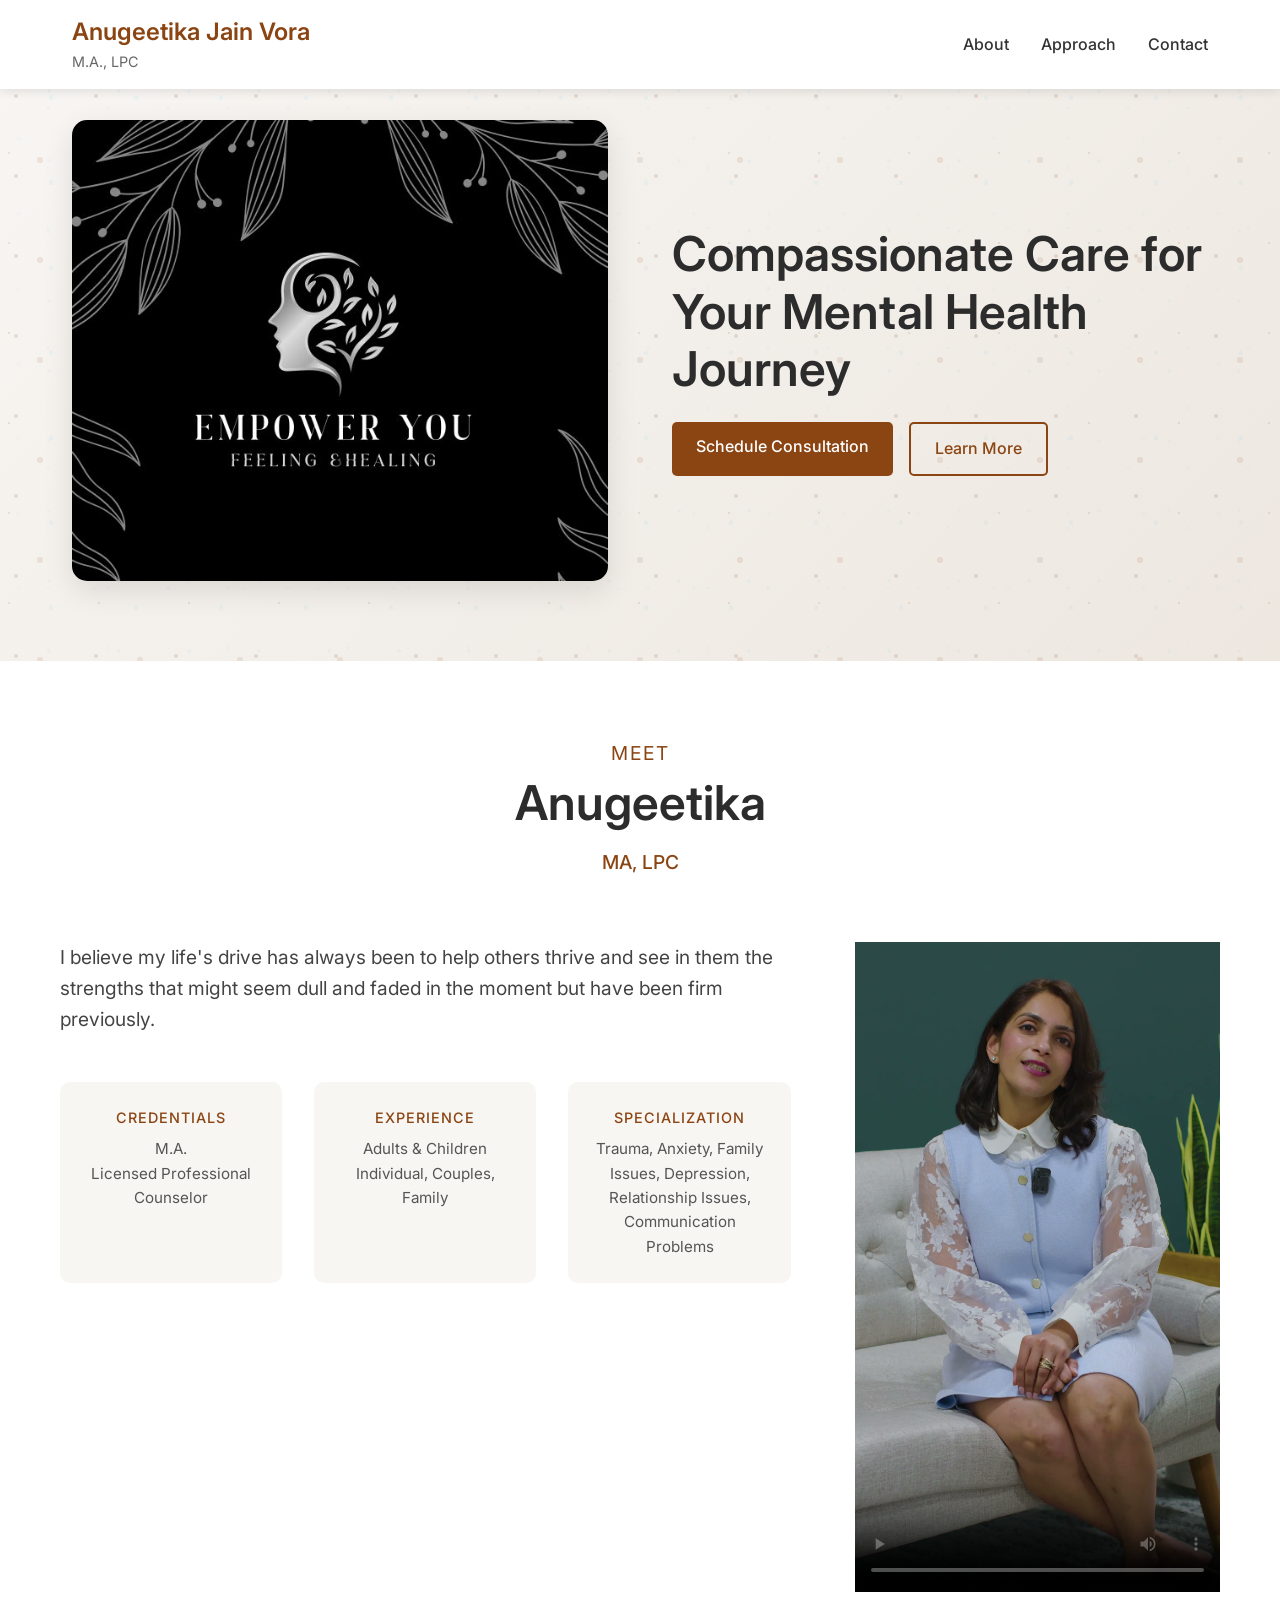
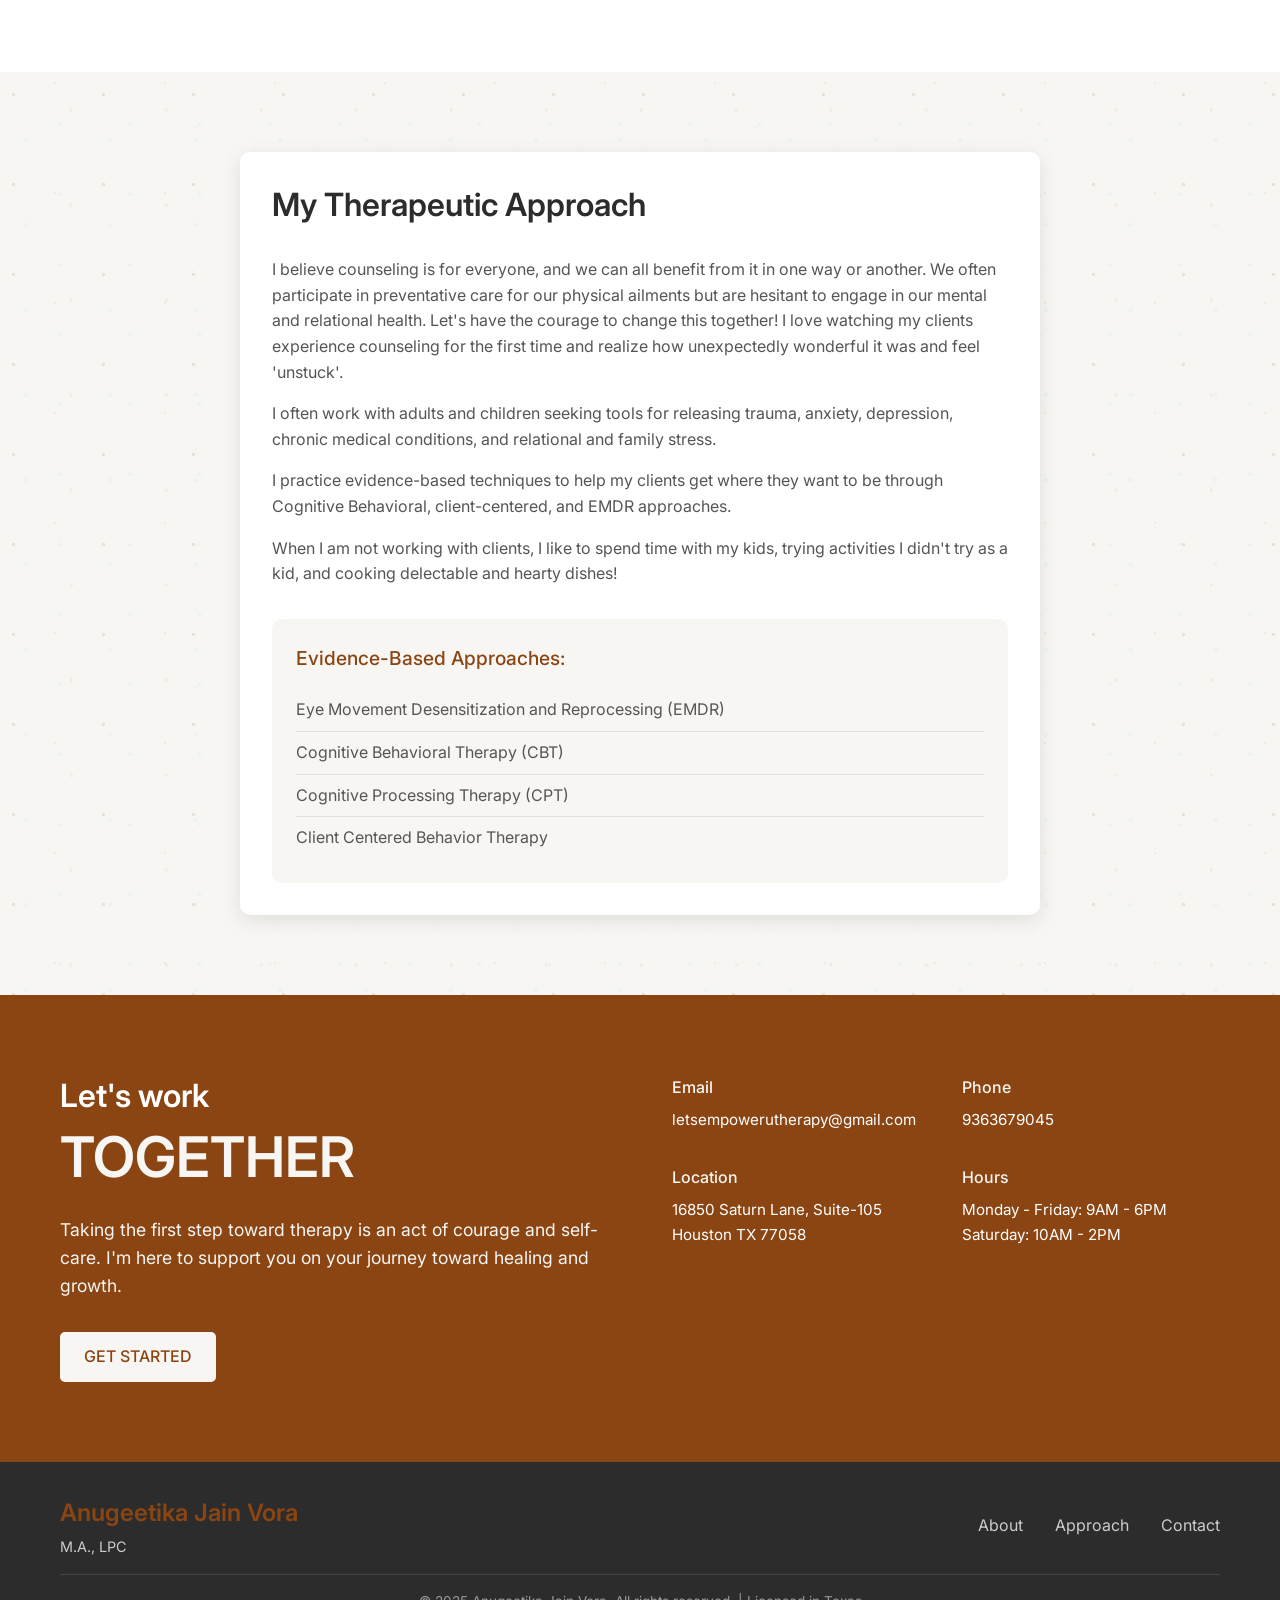
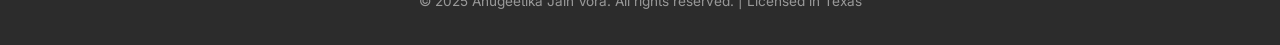
==== commit aa57faf1: "Incorporates feedback from Shelly" ====
--- a/index.html
+++ b/index.html
@@ -3,7 +3,7 @@
 <head>
     <meta charset="UTF-8">
     <meta name="viewport" content="width=device-width, initial-scale=1.0">
-    <title>Anugeetika Jain, M.A., LPC</title>
+    <title>Anugeetika Jain Vora, M.A., LPC</title>
     <link rel="stylesheet" href="styles.css">
     <link href="https://fonts.googleapis.com/css2?family=Inter:wght@300;400;500;600;700&display=swap" rel="stylesheet">
 </head>
@@ -12,7 +12,7 @@
     <header class="header">
         <nav class="nav">
             <div class="nav-brand">
-                <h2>Anugeetika Jain</h2>
+                <h2>Anugeetika Jain Vora</h2>
                 <p>M.A., LPC</p>
             </div>
             <ul class="nav-menu">
@@ -44,13 +44,13 @@
         <div class="container">
             <div class="section-header">
                 <h2>MEET</h2>
-                <h1>Anugeetika Jain</h1>
+                <h1>Anugeetika</h1>
                 <p class="subtitle">MA, LPC</p>
             </div>
             
             <div class="about-content">
                 <div class="about-text">
-                    <p class="lead">I believe my life's drive has always been to help others thrive and see in them the strengths that might seem dull and faded in the moment but have been firm previously. I believe counseling is for everyone, and we can all benefit from it in one way or another.</p>
+                    <p class="lead">I believe my life's drive has always been to help others thrive and see in them the strengths that might seem dull and faded in the moment but have been firm previously.</p>
                     
                     <div class="credentials">
                         <div class="credential-item">
@@ -86,8 +86,6 @@
                 <div class="approach-text">
                     <h2>My Therapeutic Approach</h2>
                     <div class="passions-section">
-                        <p>I believe my life's drive has always been to help others thrive and see in them the strengths that might seem dull and faded in the moment but have been firm previously.</p>
-                        
                         <p>I believe counseling is for everyone, and we can all benefit from it in one way or another. We often participate in preventative care for our physical ailments but are hesitant to engage in our mental and relational health. Let's have the courage to change this together! I love watching my clients experience counseling for the first time and realize how unexpectedly wonderful it was and feel 'unstuck'.</p>
                         
                         <p>I often work with adults and children seeking tools for releasing trauma, anxiety, depression, chronic medical conditions, and relational and family stress.</p>
@@ -132,7 +130,7 @@
                     </div>
                     <div class="contact-item">
                         <h4>Location</h4>
-                        <p>16850 Saturn Lane <br> Houston TX 77058</p>
+                        <p>16850 Saturn Lane, Suite-105 <br> Houston TX 77058</p>
                     </div>
                     <div class="contact-item">
                         <h4>Hours</h4>
@@ -148,7 +146,7 @@
         <div class="container">
             <div class="footer-content">
                 <div class="footer-brand">
-                    <h3>Anugeetika Jain</h3>
+                    <h3>Anugeetika Jain Vora</h3>
                     <p>M.A., LPC</p>
                 </div>
                 <div class="footer-links">
@@ -158,7 +156,7 @@
                 </div>
             </div>
             <div class="footer-bottom">
-                <p>&copy; 2025 Anugeetika Jain. All rights reserved. | Licensed in Texas</p>
+                <p>&copy; 2025 Anugeetika Jain Vora. All rights reserved. | Licensed in Texas</p>
             </div>
         </div>
     </footer>
